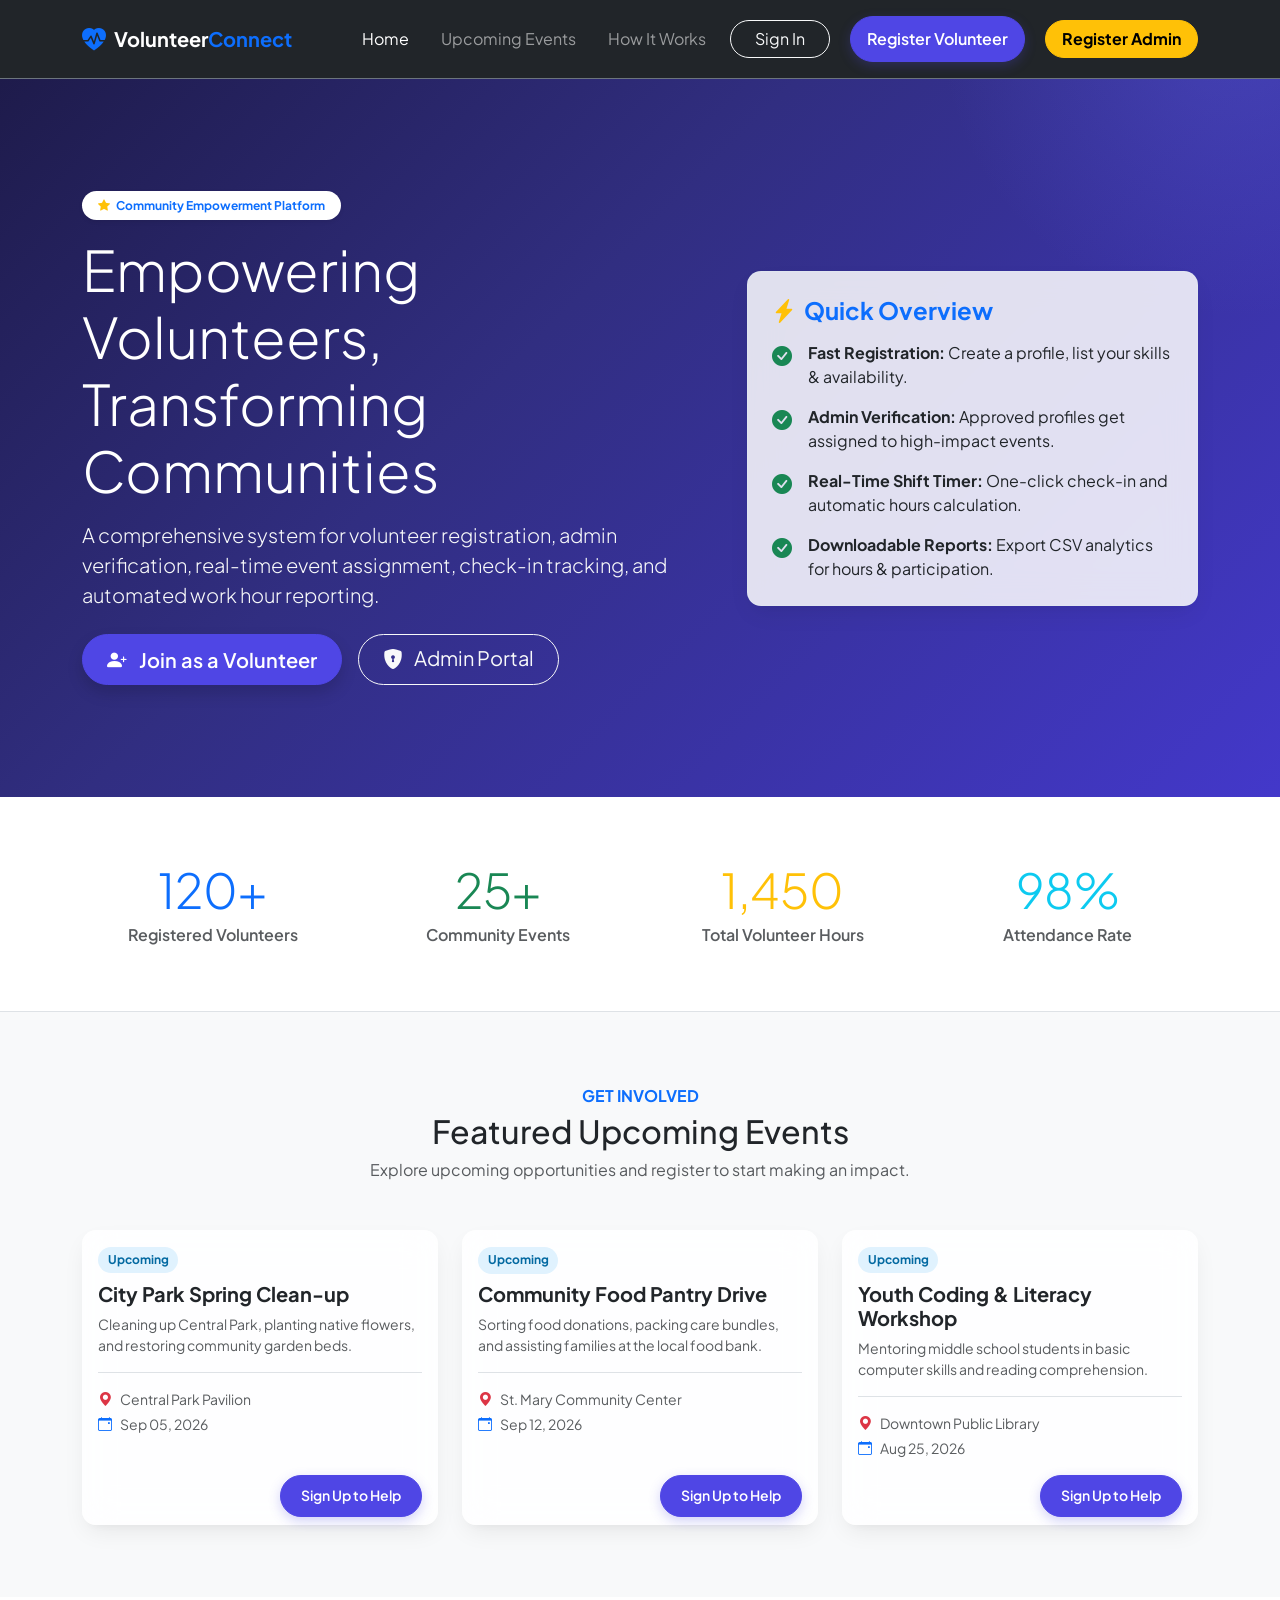
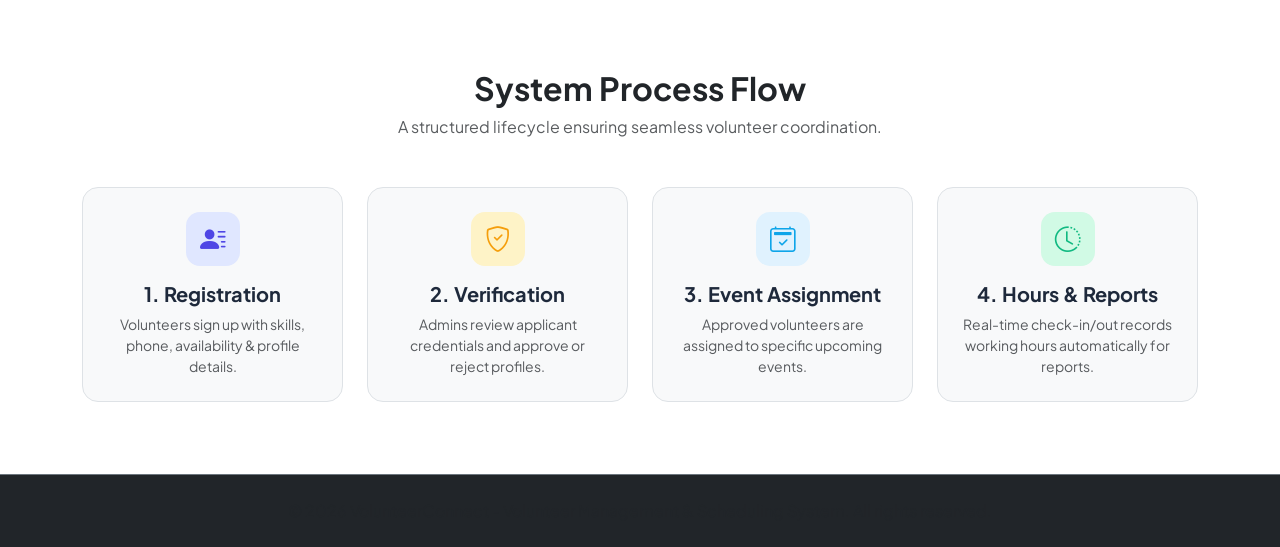
==== frontend/index.html @ dadb1b42 "Complete Volunteer Management and Scheduling System with Admin Registration" ====
<!DOCTYPE html>
<html lang="en">
<head>
  <meta charset="UTF-8">
  <meta name="viewport" content="width=device-width, initial-scale=1.0">
  <title>Volunteer Connect - Volunteer Management & Scheduling System</title>
  <meta name="description" content="Streamlined volunteer registration, event scheduling, admin verification, and automatic working hours tracking.">
  
  <!-- Bootstrap 5 CSS & Icons -->
  <link href="https://cdn.jsdelivr.net/npm/bootstrap@5.3.2/dist/css/bootstrap.min.css" rel="stylesheet">
  <link href="https://cdn.jsdelivr.net/npm/bootstrap-icons@1.11.1/font/bootstrap-icons.css" rel="stylesheet">
  <!-- Google Fonts -->
  <link href="https://fonts.googleapis.com/css2?family=Plus+Jakarta+Sans:wght@400;500;600;700;800&display=swap" rel="stylesheet">
  <!-- Custom CSS -->
  <link rel="stylesheet" href="css/styles.css">
</head>
<body>

  <!-- Navigation Bar -->
  <nav class="navbar navbar-expand-lg navbar-dark bg-dark py-3 sticky-top border-bottom border-secondary">
    <div class="container">
      <a class="navbar-brand fw-bold d-flex align-items-center gap-2" href="index.html">
        <i class="bi bi-heart-pulse-fill text-indigo fs-4 text-primary"></i>
        <span>Volunteer<span class="text-primary">Connect</span></span>
      </a>
      <button class="navbar-toggler" type="button" data-bs-toggle="collapse" data-bs-target="#navbarNav">
        <span class="navbar-toggler-icon"></span>
      </button>
      <div class="collapse navbar-collapse" id="navbarNav">
        <ul class="navbar-menu navbar-nav ms-auto align-items-center gap-3">
          <li class="nav-item"><a class="nav-link active" href="index.html">Home</a></li>
          <li class="nav-item"><a class="nav-link" href="#events-section">Upcoming Events</a></li>
          <li class="nav-item"><a class="nav-link" href="#about-section">How It Works</a></li>
          <li class="nav-item">
            <a href="login.html" class="btn btn-outline-light rounded-pill px-4 me-1">Sign In</a>
          </li>
          <li class="nav-item">
            <a href="login.html?tab=register" class="btn btn-primary rounded-pill px-3 me-1">Register Volunteer</a>
          </li>
          <li class="nav-item">
            <a href="admin_register.html" class="btn btn-warning rounded-pill px-3 fw-bold">Register Admin</a>
          </li>
        </ul>
      </div>
    </div>
  </nav>

  <!-- Hero Section -->
  <header class="hero-gradient py-5 text-white position-relative">
    <div class="container py-5 my-3">
      <div class="row align-items-center gy-4">
        <div class="col-lg-7">
          <span class="badge bg-white text-primary fw-bold px-3 py-2 rounded-pill mb-3 shadow-sm">
            <i class="bi bi-star-fill text-warning me-1"></i> Community Empowerment Platform
          </span>
          <h1 class="display-4 fw-extrabold mb-3">Empowering Volunteers, Transforming Communities</h1>
          <p class="lead text-light mb-4 opacity-90">
            A comprehensive system for volunteer registration, admin verification, real-time event assignment, check-in tracking, and automated work hour reporting.
          </p>
          <div class="d-flex flex-wrap gap-3">
            <a href="login.html?tab=register" class="btn btn-primary btn-lg rounded-pill px-4 shadow">
              <i class="bi bi-person-plus-fill me-2"></i> Join as a Volunteer
            </a>
            <a href="login.html" class="btn btn-outline-light btn-lg rounded-pill px-4">
              <i class="bi bi-shield-lock-fill me-2"></i> Admin Portal
            </a>
          </div>
        </div>
        <div class="col-lg-5 text-center">
          <div class="glass-card p-4 text-dark text-start">
            <h4 class="fw-bold mb-3 text-primary"><i class="bi bi-lightning-charge-fill text-warning me-2"></i>Quick Overview</h4>
            <ul class="list-unstyled d-flex flex-column gap-3 mb-0">
              <li class="d-flex align-items-start gap-3">
                <i class="bi bi-check-circle-fill text-success fs-5"></i>
                <div><strong>Fast Registration:</strong> Create a profile, list your skills & availability.</div>
              </li>
              <li class="d-flex align-items-start gap-3">
                <i class="bi bi-check-circle-fill text-success fs-5"></i>
                <div><strong>Admin Verification:</strong> Approved profiles get assigned to high-impact events.</div>
              </li>
              <li class="d-flex align-items-start gap-3">
                <i class="bi bi-check-circle-fill text-success fs-5"></i>
                <div><strong>Real-Time Shift Timer:</strong> One-click check-in and automatic hours calculation.</div>
              </li>
              <li class="d-flex align-items-start gap-3">
                <i class="bi bi-check-circle-fill text-success fs-5"></i>
                <div><strong>Downloadable Reports:</strong> Export CSV analytics for hours & participation.</div>
              </li>
            </ul>
          </div>
        </div>
      </div>
    </div>
  </header>

  <!-- Impact Stats Section -->
  <section class="py-5 bg-white border-bottom">
    <div class="container">
      <div class="row g-4 text-center">
        <div class="col-md-3 col-6">
          <div class="p-3">
            <h2 class="fw-extrabold text-primary display-5 mb-1" id="landing-stat-vols">120+</h2>
            <p class="text-muted fw-semibold mb-0">Registered Volunteers</p>
          </div>
        </div>
        <div class="col-md-3 col-6">
          <div class="p-3">
            <h2 class="fw-extrabold text-success display-5 mb-1" id="landing-stat-events">25+</h2>
            <p class="text-muted fw-semibold mb-0">Community Events</p>
          </div>
        </div>
        <div class="col-md-3 col-6">
          <div class="p-3">
            <h2 class="fw-extrabold text-warning display-5 mb-1" id="landing-stat-hours">1,450</h2>
            <p class="text-muted fw-semibold mb-0">Total Volunteer Hours</p>
          </div>
        </div>
        <div class="col-md-3 col-6">
          <div class="p-3">
            <h2 class="fw-extrabold text-info display-5 mb-1">98%</h2>
            <p class="text-muted fw-semibold mb-0">Attendance Rate</p>
          </div>
        </div>
      </div>
    </div>
  </section>

  <!-- Public Upcoming Events Preview -->
  <section id="events-section" class="py-5 bg-light">
    <div class="container py-4">
      <div class="text-center mb-5">
        <span class="text-primary fw-bold text-uppercase tracking-wide">Get Involved</span>
        <h2 class="fw-extrabold text-dark mt-1">Featured Upcoming Events</h2>
        <p class="text-muted">Explore upcoming opportunities and register to start making an impact.</p>
      </div>

      <div class="row g-4" id="public-events-list">
        <!-- Sample Preview Events -->
        <div class="col-md-4">
          <div class="card glass-card h-100 border-0">
            <div class="card-body">
              <span class="badge-status badge-upcoming mb-2">Upcoming</span>
              <h5 class="fw-bold text-dark">City Park Spring Clean-up</h5>
              <p class="text-muted small">Cleaning up Central Park, planting native flowers, and restoring community garden beds.</p>
              <div class="text-muted small border-top pt-3 mt-2">
                <div class="mb-1"><i class="bi bi-geo-alt-fill text-danger me-2"></i>Central Park Pavilion</div>
                <div><i class="bi bi-calendar-event text-primary me-2"></i>Sep 05, 2026</div>
              </div>
            </div>
            <div class="card-footer bg-transparent border-0 pt-0 text-end">
              <a href="login.html?tab=register" class="btn btn-sm btn-primary rounded-pill">Sign Up to Help</a>
            </div>
          </div>
        </div>

        <div class="col-md-4">
          <div class="card glass-card h-100 border-0">
            <div class="card-body">
              <span class="badge-status badge-upcoming mb-2">Upcoming</span>
              <h5 class="fw-bold text-dark">Community Food Pantry Drive</h5>
              <p class="text-muted small">Sorting food donations, packing care bundles, and assisting families at the local food bank.</p>
              <div class="text-muted small border-top pt-3 mt-2">
                <div class="mb-1"><i class="bi bi-geo-alt-fill text-danger me-2"></i>St. Mary Community Center</div>
                <div><i class="bi bi-calendar-event text-primary me-2"></i>Sep 12, 2026</div>
              </div>
            </div>
            <div class="card-footer bg-transparent border-0 pt-0 text-end">
              <a href="login.html?tab=register" class="btn btn-sm btn-primary rounded-pill">Sign Up to Help</a>
            </div>
          </div>
        </div>

        <div class="col-md-4">
          <div class="card glass-card h-100 border-0">
            <div class="card-body">
              <span class="badge-status badge-upcoming mb-2">Upcoming</span>
              <h5 class="fw-bold text-dark">Youth Coding & Literacy Workshop</h5>
              <p class="text-muted small">Mentoring middle school students in basic computer skills and reading comprehension.</p>
              <div class="text-muted small border-top pt-3 mt-2">
                <div class="mb-1"><i class="bi bi-geo-alt-fill text-danger me-2"></i>Downtown Public Library</div>
                <div><i class="bi bi-calendar-event text-primary me-2"></i>Aug 25, 2026</div>
              </div>
            </div>
            <div class="card-footer bg-transparent border-0 pt-0 text-end">
              <a href="login.html?tab=register" class="btn btn-sm btn-primary rounded-pill">Sign Up to Help</a>
            </div>
          </div>
        </div>
      </div>
    </div>
  </section>

  <!-- Process Flow Section -->
  <section id="about-section" class="py-5 bg-white">
    <div class="container py-4">
      <div class="text-center mb-5">
        <h2 class="fw-bold text-dark">System Process Flow</h2>
        <p class="text-muted">A structured lifecycle ensuring seamless volunteer coordination.</p>
      </div>

      <div class="row g-4 text-center">
        <div class="col-md-3">
          <div class="p-4 rounded-4 bg-light h-100 border">
            <div class="stat-icon primary mx-auto mb-3"><i class="bi bi-person-lines-fill"></i></div>
            <h5 class="fw-bold">1. Registration</h5>
            <p class="text-muted small mb-0">Volunteers sign up with skills, phone, availability & profile details.</p>
          </div>
        </div>
        <div class="col-md-3">
          <div class="p-4 rounded-4 bg-light h-100 border">
            <div class="stat-icon warning mx-auto mb-3"><i class="bi bi-shield-check"></i></div>
            <h5 class="fw-bold">2. Verification</h5>
            <p class="text-muted small mb-0">Admins review applicant credentials and approve or reject profiles.</p>
          </div>
        </div>
        <div class="col-md-3">
          <div class="p-4 rounded-4 bg-light h-100 border">
            <div class="stat-icon info mx-auto mb-3"><i class="bi bi-calendar2-check"></i></div>
            <h5 class="fw-bold">3. Event Assignment</h5>
            <p class="text-muted small mb-0">Approved volunteers are assigned to specific upcoming events.</p>
          </div>
        </div>
        <div class="col-md-3">
          <div class="p-4 rounded-4 bg-light h-100 border">
            <div class="stat-icon success mx-auto mb-3"><i class="bi bi-clock-history"></i></div>
            <h5 class="fw-bold">4. Hours & Reports</h5>
            <p class="text-muted small mb-0">Real-time check-in/out records working hours automatically for reports.</p>
          </div>
        </div>
      </div>
    </div>
  </section>

  <!-- Footer -->
  <footer class="bg-dark text-white py-4 border-top border-secondary">
    <div class="container text-center">
      <p class="mb-0 text-muted">&copy; 2026 VolunteerConnect - Volunteer Management & Scheduling System. All rights reserved.</p>
    </div>
  </footer>

  <script src="https://cdn.jsdelivr.net/npm/bootstrap@5.3.2/dist/js/bootstrap.bundle.min.js"></script>
  <script src="js/api.js"></script>
  <script src="js/auth.js"></script>
</body>
</html>
---- frontend/css/styles.css ----
/* ==========================================================================
   Volunteer Management System - Premium CSS Design System
   ========================================================================== */

:root {
  --primary: #4f46e5;
  --primary-hover: #4338ca;
  --primary-light: #e0e7ff;
  --secondary: #0ea5e9;
  --success: #10b981;
  --success-light: #d1fae5;
  --warning: #f59e0b;
  --warning-light: #fef3c7;
  --danger: #ef4444;
  --danger-light: #fee2e2;
  --dark-bg: #0f172a;
  --card-bg: rgba(255, 255, 255, 0.95);
  --glass-bg: rgba(255, 255, 255, 0.85);
  --glass-border: rgba(226, 232, 240, 0.8);
  --text-main: #1e293b;
  --text-muted: #64748b;
  --sidebar-width: 260px;
  --radius-sm: 8px;
  --radius-md: 14px;
  --radius-lg: 20px;
  --shadow-sm: 0 1px 3px rgba(0,0,0,0.05);
  --shadow-md: 0 10px 25px -5px rgba(0,0,0,0.08), 0 8px 10px -6px rgba(0,0,0,0.04);
  --shadow-lg: 0 20px 30px -10px rgba(79, 70, 229, 0.15);
  --transition: all 0.25s cubic-bezier(0.4, 0, 0.2, 1);
}

body {
  font-family: 'Plus Jakarta Sans', 'Inter', system-ui, -apple-system, sans-serif;
  background-color: #f8fafc;
  color: var(--text-main);
  min-height: 100vh;
  margin: 0;
  padding: 0;
}

/* --- Hero & Landing --- */
.hero-gradient {
  background: linear-gradient(135deg, #1e1b4b 0%, #312e81 40%, #4338ca 100%);
  color: #ffffff;
  position: relative;
  overflow: hidden;
}

.hero-gradient::before {
  content: '';
  position: absolute;
  top: -50%;
  right: -20%;
  width: 600px;
  height: 600px;
  background: radial-gradient(circle, rgba(99, 102, 241, 0.3) 0%, rgba(0, 0, 0, 0) 70%);
  border-radius: 50%;
  pointer-events: none;
}

.glass-card {
  background: var(--glass-bg);
  backdrop-filter: blur(16px);
  -webkit-backdrop-filter: blur(16px);
  border: 1px solid var(--glass-border);
  border-radius: var(--radius-md);
  box-shadow: var(--shadow-md);
  transition: var(--transition);
}

.glass-card:hover {
  transform: translateY(-2px);
  box-shadow: var(--shadow-lg);
}

/* --- App Dashboard Layout --- */
.app-wrapper {
  display: flex;
  min-height: 100vh;
  width: 100%;
}

.sidebar {
  width: var(--sidebar-width);
  background: #0f172a;
  color: #f8fafc;
  display: flex;
  flex-direction: column;
  position: fixed;
  top: 0;
  bottom: 0;
  left: 0;
  z-index: 1040;
  transition: var(--transition);
  box-shadow: 4px 0 20px rgba(0,0,0,0.1);
}

.sidebar-header {
  padding: 1.5rem 1.25rem;
  display: flex;
  align-items: center;
  gap: 0.75rem;
  border-bottom: 1px solid rgba(255, 255, 255, 0.08);
}

.sidebar-brand {
  font-size: 1.2rem;
  font-weight: 700;
  color: #ffffff;
  text-decoration: none;
  display: flex;
  align-items: center;
  gap: 0.5rem;
}

.sidebar-brand i {
  color: #818cf8;
  font-size: 1.5rem;
}

.sidebar-menu {
  list-style: none;
  padding: 1.25rem 0.75rem;
  margin: 0;
  flex-grow: 1;
  display: flex;
  flex-direction: column;
  gap: 0.35rem;
}

.sidebar-link {
  display: flex;
  align-items: center;
  gap: 0.85rem;
  padding: 0.8rem 1rem;
  color: #94a3b8;
  text-decoration: none;
  font-weight: 500;
  border-radius: var(--radius-sm);
  transition: var(--transition);
}

.sidebar-link i {
  font-size: 1.2rem;
  width: 24px;
  text-align: center;
}

.sidebar-link:hover, .sidebar-link.active {
  color: #ffffff;
  background: rgba(99, 102, 241, 0.25);
  border-left: 4px solid #6366f1;
}

.sidebar-user {
  padding: 1.25rem;
  border-top: 1px solid rgba(255, 255, 255, 0.08);
  display: flex;
  align-items: center;
  justify-content: space-between;
  background: rgba(15, 23, 42, 0.6);
}

.main-content {
  margin-left: var(--sidebar-width);
  flex-grow: 1;
  padding: 2rem 2.5rem;
  width: calc(100% - var(--sidebar-width));
  transition: var(--transition);
}

@media (max-width: 991px) {
  .sidebar {
    transform: translateX(-100%);
  }
  .sidebar.show {
    transform: translateX(0);
  }
  .main-content {
    margin-left: 0;
    width: 100%;
    padding: 1.25rem;
  }
}

/* --- Metric Cards --- */
.stat-card {
  padding: 1.5rem;
  border-radius: var(--radius-md);
  background: #ffffff;
  border: 1px solid var(--glass-border);
  box-shadow: var(--shadow-sm);
  display: flex;
  align-items: center;
  justify-content: space-between;
  transition: var(--transition);
}

.stat-card:hover {
  transform: translateY(-3px);
  box-shadow: var(--shadow-md);
}

.stat-icon {
  width: 54px;
  height: 54px;
  border-radius: 14px;
  display: flex;
  align-items: center;
  justify-content: center;
  font-size: 1.6rem;
}

.stat-icon.primary { background: var(--primary-light); color: var(--primary); }
.stat-icon.success { background: var(--success-light); color: var(--success); }
.stat-icon.warning { background: var(--warning-light); color: var(--warning); }
.stat-icon.info { background: #e0f2fe; color: var(--secondary); }

.stat-value {
  font-size: 1.85rem;
  font-weight: 800;
  line-height: 1.2;
  margin-top: 0.2rem;
}

.stat-label {
  font-size: 0.85rem;
  font-weight: 600;
  text-transform: uppercase;
  letter-spacing: 0.05em;
  color: var(--text-muted);
}

/* --- Status Badges --- */
.badge-status {
  padding: 0.35em 0.8em;
  font-size: 0.75rem;
  font-weight: 700;
  border-radius: 30px;
  text-transform: capitalize;
  display: inline-flex;
  align-items: center;
  gap: 0.35rem;
}

.badge-pending { background: var(--warning-light); color: #b45309; }
.badge-approved { background: var(--success-light); color: #047857; }
.badge-rejected { background: var(--danger-light); color: #b91c1c; }
.badge-upcoming { background: #e0f2fe; color: #0369a1; }
.badge-ongoing { background: #fef3c7; color: #b45309; }
.badge-completed { background: var(--success-light); color: #047857; }
.badge-cancelled { background: var(--danger-light); color: #b91c1c; }

/* --- Data Tables --- */
.custom-table {
  width: 100%;
  border-collapse: separate;
  border-spacing: 0;
}

.custom-table th {
  background: #f1f5f9;
  color: var(--text-muted);
  font-size: 0.8rem;
  font-weight: 700;
  text-transform: uppercase;
  letter-spacing: 0.05em;
  padding: 1rem 1.25rem;
  border-bottom: 2px solid #e2e8f0;
}

.custom-table td {
  padding: 1rem 1.25rem;
  border-bottom: 1px solid #f1f5f9;
  vertical-align: middle;
  font-size: 0.92rem;
}

.custom-table tbody tr {
  transition: var(--transition);
}

.custom-table tbody tr:hover {
  background-color: #f8fafc;
}

/* --- Active Shift Timer Box --- */
.timer-box {
  background: linear-gradient(135deg, #4f46e5 0%, #3730a3 100%);
  color: #ffffff;
  border-radius: var(--radius-md);
  padding: 2rem;
  box-shadow: var(--shadow-lg);
  position: relative;
  overflow: hidden;
}

.timer-digits {
  font-size: 3.2rem;
  font-weight: 800;
  font-family: 'JetBrains Mono', monospace, monospace;
  letter-spacing: 0.05em;
  text-shadow: 0 4px 12px rgba(0,0,0,0.2);
}

/* --- Buttons & Inputs --- */
.btn-primary {
  background-color: var(--primary);
  border-color: var(--primary);
  border-radius: var(--radius-sm);
  padding: 0.6rem 1.25rem;
  font-weight: 600;
  box-shadow: 0 4px 12px rgba(79, 70, 229, 0.25);
  transition: var(--transition);
}

.btn-primary:hover {
  background-color: var(--primary-hover);
  border-color: var(--primary-hover);
  transform: translateY(-1px);
}

.form-control, .form-select {
  border-radius: var(--radius-sm);
  padding: 0.65rem 0.9rem;
  border: 1px solid #cbd5e1;
  font-size: 0.95rem;
}

.form-control:focus, .form-select:focus {
  border-color: var(--primary);
  box-shadow: 0 0 0 3px rgba(79, 70, 229, 0.15);
}

/* --- Toast Notifications --- */
#toast-container {
  position: fixed;
  bottom: 1.5rem;
  right: 1.5rem;
  z-index: 1090;
  display: flex;
  flex-direction: column;
  gap: 0.75rem;
}

.custom-toast {
  background: #ffffff;
  border-left: 5px solid var(--primary);
  box-shadow: var(--shadow-lg);
  border-radius: var(--radius-sm);
  padding: 1rem 1.25rem;
  min-width: 300px;
  display: flex;
  align-items: center;
  justify-content: space-between;
  animation: slideIn 0.3s cubic-bezier(0.4, 0, 0.2, 1);
}

@keyframes slideIn {
  from { transform: translateX(100%); opacity: 0; }
  to { transform: translateX(0); opacity: 1; }
}

.custom-toast.success { border-left-color: var(--success); }
.custom-toast.error { border-left-color: var(--danger); }
.custom-toast.warning { border-left-color: var(--warning); }
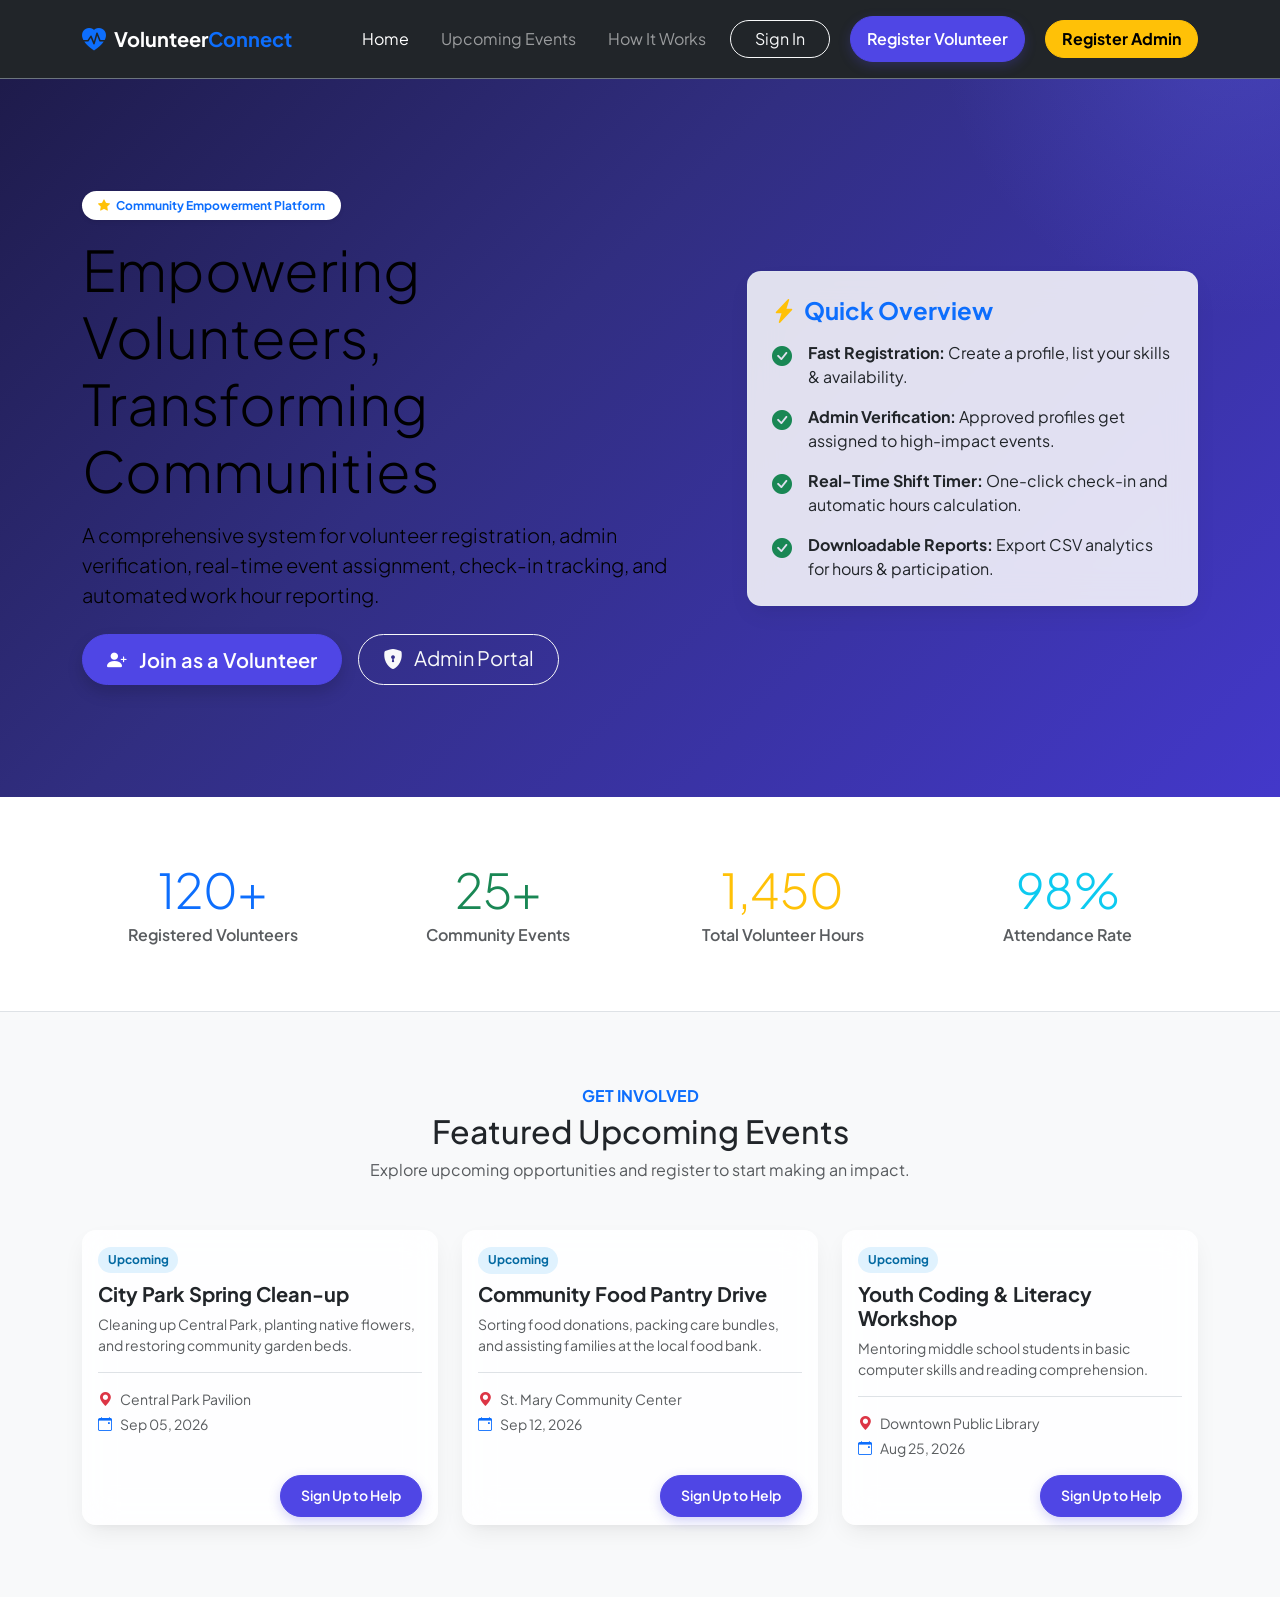
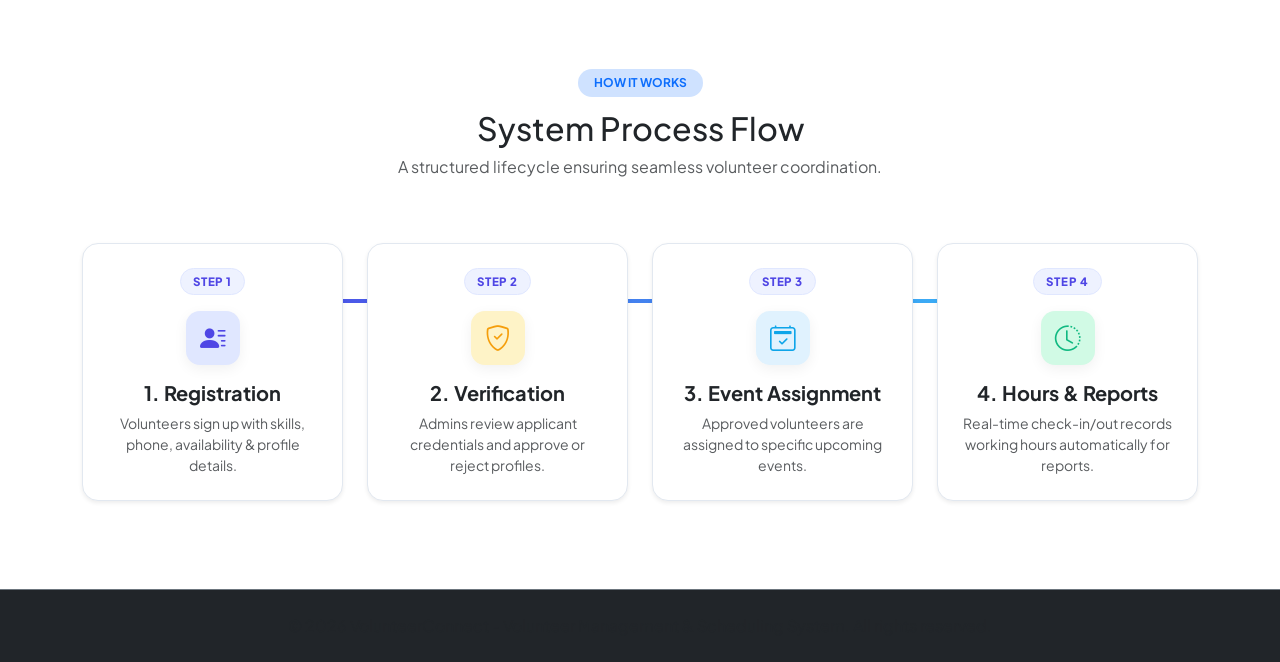
==== commit 7aef8aec: "feat: complete volunteer dashboard, live shift tracker, security hardening, and documentation" ====
--- a/frontend/index.html
+++ b/frontend/index.html
@@ -1,19 +1,23 @@
 <!DOCTYPE html>
 <html lang="en">
+
 <head>
   <meta charset="UTF-8">
   <meta name="viewport" content="width=device-width, initial-scale=1.0">
   <title>Volunteer Connect - Volunteer Management & Scheduling System</title>
-  <meta name="description" content="Streamlined volunteer registration, event scheduling, admin verification, and automatic working hours tracking.">
-  
+  <meta name="description"
+    content="Streamlined volunteer registration, event scheduling, admin verification, and automatic working hours tracking.">
+
   <!-- Bootstrap 5 CSS & Icons -->
   <link href="https://cdn.jsdelivr.net/npm/bootstrap@5.3.2/dist/css/bootstrap.min.css" rel="stylesheet">
   <link href="https://cdn.jsdelivr.net/npm/bootstrap-icons@1.11.1/font/bootstrap-icons.css" rel="stylesheet">
   <!-- Google Fonts -->
-  <link href="https://fonts.googleapis.com/css2?family=Plus+Jakarta+Sans:wght@400;500;600;700;800&display=swap" rel="stylesheet">
+  <link href="https://fonts.googleapis.com/css2?family=Plus+Jakarta+Sans:wght@400;500;600;700;800&display=swap"
+    rel="stylesheet">
   <!-- Custom CSS -->
   <link rel="stylesheet" href="css/styles.css">
 </head>
+
 <body>
 
   <!-- Navigation Bar -->
@@ -53,9 +57,10 @@
           <span class="badge bg-white text-primary fw-bold px-3 py-2 rounded-pill mb-3 shadow-sm">
             <i class="bi bi-star-fill text-warning me-1"></i> Community Empowerment Platform
           </span>
-          <h1 class="display-4 fw-extrabold mb-3">Empowering Volunteers, Transforming Communities</h1>
-          <p class="lead text-light mb-4 opacity-90">
-            A comprehensive system for volunteer registration, admin verification, real-time event assignment, check-in tracking, and automated work hour reporting.
+          <h1 class="display-4 text-black fw-extrabold mb-3">Empowering Volunteers, Transforming Communities</h1>
+          <p class="lead text-black mb-4 opacity-90">
+            A comprehensive system for volunteer registration, admin verification, real-time event assignment, check-in
+            tracking, and automated work hour reporting.
           </p>
           <div class="d-flex flex-wrap gap-3">
             <a href="login.html?tab=register" class="btn btn-primary btn-lg rounded-pill px-4 shadow">
@@ -68,7 +73,8 @@
         </div>
         <div class="col-lg-5 text-center">
           <div class="glass-card p-4 text-dark text-start">
-            <h4 class="fw-bold mb-3 text-primary"><i class="bi bi-lightning-charge-fill text-warning me-2"></i>Quick Overview</h4>
+            <h4 class="fw-bold mb-3 text-primary"><i class="bi bi-lightning-charge-fill text-warning me-2"></i>Quick
+              Overview</h4>
             <ul class="list-unstyled d-flex flex-column gap-3 mb-0">
               <li class="d-flex align-items-start gap-3">
                 <i class="bi bi-check-circle-fill text-success fs-5"></i>
@@ -141,7 +147,8 @@
             <div class="card-body">
               <span class="badge-status badge-upcoming mb-2">Upcoming</span>
               <h5 class="fw-bold text-dark">City Park Spring Clean-up</h5>
-              <p class="text-muted small">Cleaning up Central Park, planting native flowers, and restoring community garden beds.</p>
+              <p class="text-muted small">Cleaning up Central Park, planting native flowers, and restoring community
+                garden beds.</p>
               <div class="text-muted small border-top pt-3 mt-2">
                 <div class="mb-1"><i class="bi bi-geo-alt-fill text-danger me-2"></i>Central Park Pavilion</div>
                 <div><i class="bi bi-calendar-event text-primary me-2"></i>Sep 05, 2026</div>
@@ -158,7 +165,8 @@
             <div class="card-body">
               <span class="badge-status badge-upcoming mb-2">Upcoming</span>
               <h5 class="fw-bold text-dark">Community Food Pantry Drive</h5>
-              <p class="text-muted small">Sorting food donations, packing care bundles, and assisting families at the local food bank.</p>
+              <p class="text-muted small">Sorting food donations, packing care bundles, and assisting families at the
+                local food bank.</p>
               <div class="text-muted small border-top pt-3 mt-2">
                 <div class="mb-1"><i class="bi bi-geo-alt-fill text-danger me-2"></i>St. Mary Community Center</div>
                 <div><i class="bi bi-calendar-event text-primary me-2"></i>Sep 12, 2026</div>
@@ -175,7 +183,8 @@
             <div class="card-body">
               <span class="badge-status badge-upcoming mb-2">Upcoming</span>
               <h5 class="fw-bold text-dark">Youth Coding & Literacy Workshop</h5>
-              <p class="text-muted small">Mentoring middle school students in basic computer skills and reading comprehension.</p>
+              <p class="text-muted small">Mentoring middle school students in basic computer skills and reading
+                comprehension.</p>
               <div class="text-muted small border-top pt-3 mt-2">
                 <div class="mb-1"><i class="bi bi-geo-alt-fill text-danger me-2"></i>Downtown Public Library</div>
                 <div><i class="bi bi-calendar-event text-primary me-2"></i>Aug 25, 2026</div>
@@ -191,40 +200,60 @@
   </section>
 
   <!-- Process Flow Section -->
-  <section id="about-section" class="py-5 bg-white">
+  <section id="about-section" class="py-5 bg-white position-relative overflow-hidden">
     <div class="container py-4">
       <div class="text-center mb-5">
-        <h2 class="fw-bold text-dark">System Process Flow</h2>
+        <span class="badge bg-primary-subtle text-primary fw-bold text-uppercase px-3 py-2 rounded-pill mb-2">How It Works</span>
+        <h2 class="fw-extrabold text-dark mt-1">System Process Flow</h2>
         <p class="text-muted">A structured lifecycle ensuring seamless volunteer coordination.</p>
       </div>
 
-      <div class="row g-4 text-center">
-        <div class="col-md-3">
-          <div class="p-4 rounded-4 bg-light h-100 border">
-            <div class="stat-icon primary mx-auto mb-3"><i class="bi bi-person-lines-fill"></i></div>
-            <h5 class="fw-bold">1. Registration</h5>
-            <p class="text-muted small mb-0">Volunteers sign up with skills, phone, availability & profile details.</p>
-          </div>
-        </div>
-        <div class="col-md-3">
-          <div class="p-4 rounded-4 bg-light h-100 border">
-            <div class="stat-icon warning mx-auto mb-3"><i class="bi bi-shield-check"></i></div>
-            <h5 class="fw-bold">2. Verification</h5>
-            <p class="text-muted small mb-0">Admins review applicant credentials and approve or reject profiles.</p>
-          </div>
-        </div>
-        <div class="col-md-3">
-          <div class="p-4 rounded-4 bg-light h-100 border">
-            <div class="stat-icon info mx-auto mb-3"><i class="bi bi-calendar2-check"></i></div>
-            <h5 class="fw-bold">3. Event Assignment</h5>
-            <p class="text-muted small mb-0">Approved volunteers are assigned to specific upcoming events.</p>
-          </div>
-        </div>
-        <div class="col-md-3">
-          <div class="p-4 rounded-4 bg-light h-100 border">
-            <div class="stat-icon success mx-auto mb-3"><i class="bi bi-clock-history"></i></div>
-            <h5 class="fw-bold">4. Hours & Reports</h5>
-            <p class="text-muted small mb-0">Real-time check-in/out records working hours automatically for reports.</p>
+      <!-- Process Flow Steps Container with Animated Connecting Line -->
+      <div class="position-relative process-flow-wrapper">
+        <!-- Connecting Line Background for Desktop -->
+        <div class="process-line-track d-none d-lg-block">
+          <div class="process-line-fill"></div>
+        </div>
+
+        <div class="row g-4 text-center position-relative">
+          <!-- Step 1 -->
+          <div class="col-lg-3 col-md-6">
+            <div class="process-card p-4 rounded-4 bg-white h-100 border shadow-sm text-center position-relative">
+              <div class="process-step-pill">Step 1</div>
+              <div class="stat-icon primary mx-auto mb-3 process-icon"><i class="bi bi-person-lines-fill"></i></div>
+              <h5 class="fw-bold text-dark mb-2">1. Registration</h5>
+              <p class="text-muted small mb-0">Volunteers sign up with skills, phone, availability & profile details.</p>
+            </div>
+          </div>
+
+          <!-- Step 2 -->
+          <div class="col-lg-3 col-md-6">
+            <div class="process-card p-4 rounded-4 bg-white h-100 border shadow-sm text-center position-relative">
+              <div class="process-step-pill">Step 2</div>
+              <div class="stat-icon warning mx-auto mb-3 process-icon"><i class="bi bi-shield-check"></i></div>
+              <h5 class="fw-bold text-dark mb-2">2. Verification</h5>
+              <p class="text-muted small mb-0">Admins review applicant credentials and approve or reject profiles.</p>
+            </div>
+          </div>
+
+          <!-- Step 3 -->
+          <div class="col-lg-3 col-md-6">
+            <div class="process-card p-4 rounded-4 bg-white h-100 border shadow-sm text-center position-relative">
+              <div class="process-step-pill">Step 3</div>
+              <div class="stat-icon info mx-auto mb-3 process-icon"><i class="bi bi-calendar2-check"></i></div>
+              <h5 class="fw-bold text-dark mb-2">3. Event Assignment</h5>
+              <p class="text-muted small mb-0">Approved volunteers are assigned to specific upcoming events.</p>
+            </div>
+          </div>
+
+          <!-- Step 4 -->
+          <div class="col-lg-3 col-md-6">
+            <div class="process-card p-4 rounded-4 bg-white h-100 border shadow-sm text-center position-relative">
+              <div class="process-step-pill">Step 4</div>
+              <div class="stat-icon success mx-auto mb-3 process-icon"><i class="bi bi-clock-history"></i></div>
+              <h5 class="fw-bold text-dark mb-2">4. Hours & Reports</h5>
+              <p class="text-muted small mb-0">Real-time check-in/out records working hours automatically for reports.</p>
+            </div>
           </div>
         </div>
       </div>
@@ -234,7 +263,8 @@
   <!-- Footer -->
   <footer class="bg-dark text-white py-4 border-top border-secondary">
     <div class="container text-center">
-      <p class="mb-0 text-muted">&copy; 2026 VolunteerConnect - Volunteer Management & Scheduling System. All rights reserved.</p>
+      <p class="mb-0 text-muted">&copy; 2026 VolunteerConnect - Volunteer Management & Scheduling System. All rights
+        reserved.</p>
     </div>
   </footer>
 
@@ -242,4 +272,5 @@
   <script src="js/api.js"></script>
   <script src="js/auth.js"></script>
 </body>
-</html>
+
+</html>
--- a/frontend/css/styles.css
+++ b/frontend/css/styles.css
@@ -161,6 +161,31 @@
   background: rgba(15, 23, 42, 0.6);
 }
 
+.sidebar-user .user-role-label {
+  color: #94a3b8;
+  font-size: 0.75rem;
+  letter-spacing: 0.02em;
+}
+
+.sidebar-user .logout-btn {
+  width: 36px;
+  height: 36px;
+  border-radius: 8px;
+  display: flex;
+  align-items: center;
+  justify-content: center;
+  color: #f87171 !important;
+  background: rgba(239, 68, 68, 0.1);
+  transition: var(--transition);
+  text-decoration: none;
+}
+
+.sidebar-user .logout-btn:hover {
+  background: rgba(239, 68, 68, 0.25);
+  color: #ef4444 !important;
+  transform: scale(1.08);
+}
+
 .main-content {
   margin-left: var(--sidebar-width);
   flex-grow: 1;
@@ -364,3 +389,112 @@
 .custom-toast.success { border-left-color: var(--success); }
 .custom-toast.error { border-left-color: var(--danger); }
 .custom-toast.warning { border-left-color: var(--warning); }
+
+/* --- Micro-animations --- */
+.animate-pulse {
+  animation: pulse 1.5s cubic-bezier(0.4, 0, 0.6, 1) infinite;
+}
+
+@keyframes pulse {
+  0%, 100% { opacity: 1; transform: scale(1); }
+  50% { opacity: .4; transform: scale(0.92); }
+}
+
+/* ==========================================================================
+   System Process Flow Animations & Interactive Track
+   ========================================================================== */
+.process-flow-wrapper {
+  padding: 1rem 0;
+}
+
+.process-line-track {
+  position: absolute;
+  top: 72px;
+  left: 12%;
+  right: 12%;
+  height: 4px;
+  background: #e2e8f0;
+  border-radius: 4px;
+  z-index: 1;
+  overflow: hidden;
+}
+
+.process-line-fill {
+  width: 100%;
+  height: 100%;
+  background: linear-gradient(90deg, #4f46e5 0%, #38bdf8 50%, #10b981 100%);
+  background-size: 200% 100%;
+  animation: flowGradient 3s linear infinite;
+}
+
+@keyframes flowGradient {
+  0% { background-position: 100% 0; }
+  100% { background-position: -100% 0; }
+}
+
+.process-card {
+  position: relative;
+  z-index: 2;
+  transition: all 0.35s cubic-bezier(0.4, 0, 0.2, 1);
+  border: 1px solid #e2e8f0 !important;
+  cursor: default;
+}
+
+.process-card:hover {
+  transform: translateY(-8px);
+  box-shadow: 0 20px 30px -10px rgba(79, 70, 229, 0.15) !important;
+  border-color: #818cf8 !important;
+}
+
+.process-icon {
+  transition: all 0.35s ease;
+  box-shadow: 0 4px 14px rgba(0, 0, 0, 0.06);
+}
+
+.process-card:hover .process-icon {
+  transform: scale(1.15) rotate(6deg);
+}
+
+.process-step-pill {
+  display: inline-block;
+  font-size: 0.72rem;
+  font-weight: 800;
+  letter-spacing: 0.08em;
+  text-transform: uppercase;
+  color: var(--primary);
+  background: #eef2ff;
+  border: 1px solid #e0e7ff;
+  padding: 0.25rem 0.75rem;
+  border-radius: 50px;
+  margin-bottom: 1rem;
+  transition: all 0.3s ease;
+}
+
+.process-card:hover .process-step-pill {
+  background: var(--primary);
+  color: #ffffff;
+  border-color: var(--primary);
+  box-shadow: 0 4px 10px rgba(79, 70, 229, 0.3);
+}
+
+/* Staggered entrance animation for cards */
+@keyframes fadeInUpCard {
+  from {
+    opacity: 0;
+    transform: translateY(24px);
+  }
+  to {
+    opacity: 1;
+    transform: translateY(0);
+  }
+}
+
+.process-card {
+  animation: fadeInUpCard 0.8s ease backwards;
+}
+
+.col-lg-3:nth-child(1) .process-card { animation-delay: 0.1s; }
+.col-lg-3:nth-child(2) .process-card { animation-delay: 0.25s; }
+.col-lg-3:nth-child(3) .process-card { animation-delay: 0.4s; }
+.col-lg-3:nth-child(4) .process-card { animation-delay: 0.55s; }
+
